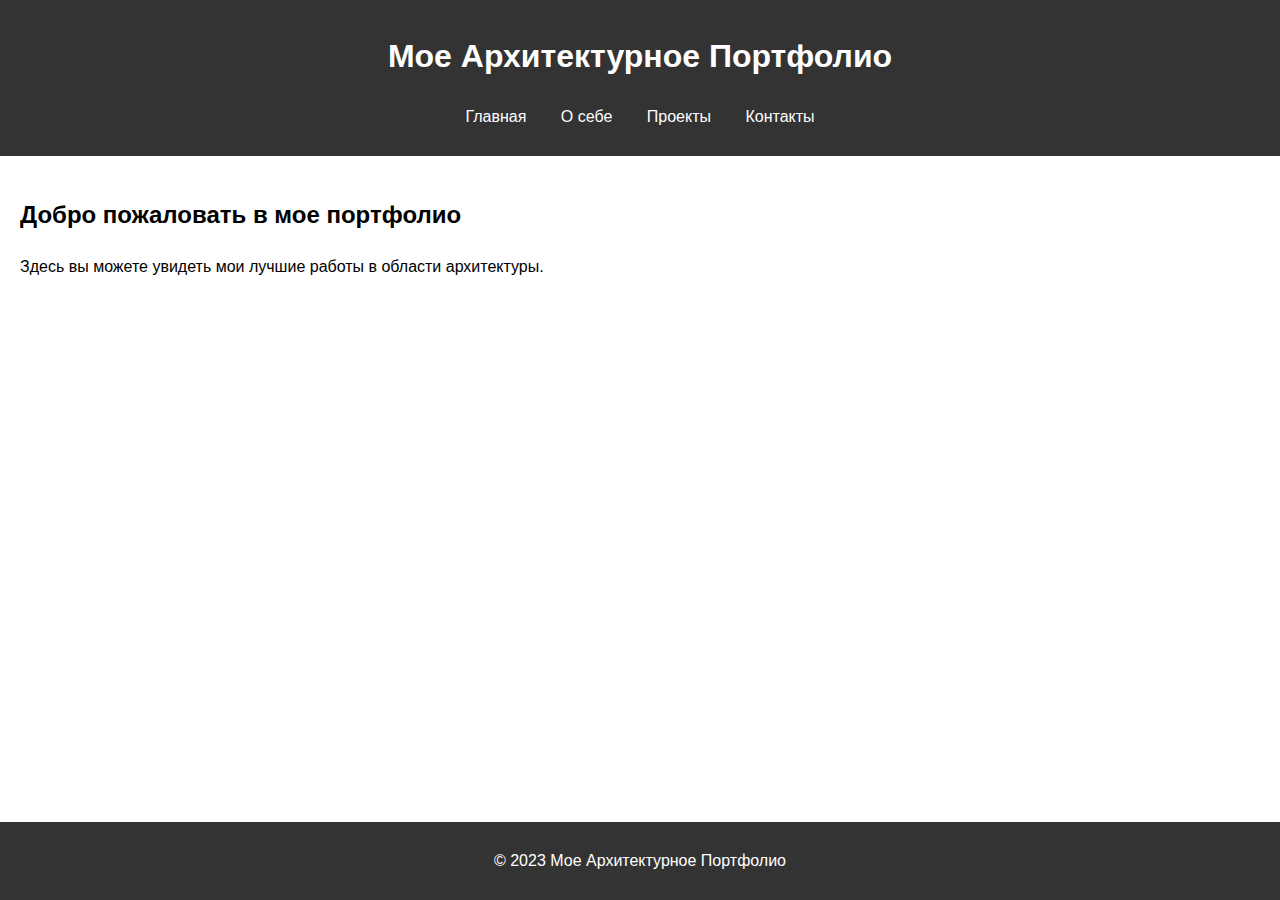
==== index.html @ 5e17fce2 "Add files via upload" ====
<!DOCTYPE html>
<html lang="ru">
<head>
    <meta charset="UTF-8">
    <meta name="viewport" content="width=device-width, initial-scale=1.0">
    <title>Архитектурное Портфолио</title>
    <link rel="stylesheet" href="styles.css">
</head>
<body>
    <header>
        <h1>Мое Архитектурное Портфолио</h1>
        <nav>
            <ul>
                <li><a href="index.html">Главная</a></li>
                <li><a href="about.html">О себе</a></li>
                <li><a href="projects.html">Проекты</a></li>
                <li><a href="contact.html">Контакты</a></li>
            </ul>
        </nav>
    </header>

    <main>
        <section id="welcome">
            <h2>Добро пожаловать в мое портфолио</h2>
            <p>Здесь вы можете увидеть мои лучшие работы в области архитектуры.</p>
        </section>
    </main>

    <footer>
        <p>&copy; 2023 Мое Архитектурное Портфолио</p>
    </footer>

    <script src="scripts.js"></script>
</body>
</html>
---- styles.css ----
/* Общие стили */
body {
    font-family: Arial, sans-serif;
    margin: 0;
    padding: 0;
    line-height: 1.6;
}

header {
    background-color: #333;
    color: white;
    padding: 10px 0;
    text-align: center;
}

nav ul {
    list-style: none;
    padding: 0;
}

nav ul li {
    display: inline;
    margin: 0 15px;
}

nav ul li a {
    color: white;
    text-decoration: none;
}

main {
    padding: 20px;
}

.project-grid {
    display: flex;
    flex-wrap: wrap;
    gap: 20px;
}

.project-item {
    width: calc(33.333% - 20px);
    box-sizing: border-box;
}

.project-item img {
    width: 100%;
    height: auto;
    border-radius: 4px;
}

footer {
    background-color: #333;
    color: white;
    text-align: center;
    padding: 10px 0;
    position: fixed;
    bottom: 0;
    width: 100%;
}

form {
    max-width: 500px;
    margin: 0 auto;
}

form label {
    display: block;
    margin-bottom: 5px;
}

form input, form textarea {
    width: 100%;
    padding: 10px;
    margin-bottom: 10px;
    border: 1px solid #ccc;
    border-radius: 4px;
}

form button {
    padding: 10px 20px;
    background-color: #333;
    color: white;
    border: none;
    cursor: pointer;
}

form button:hover {
    background-color: #555;
}
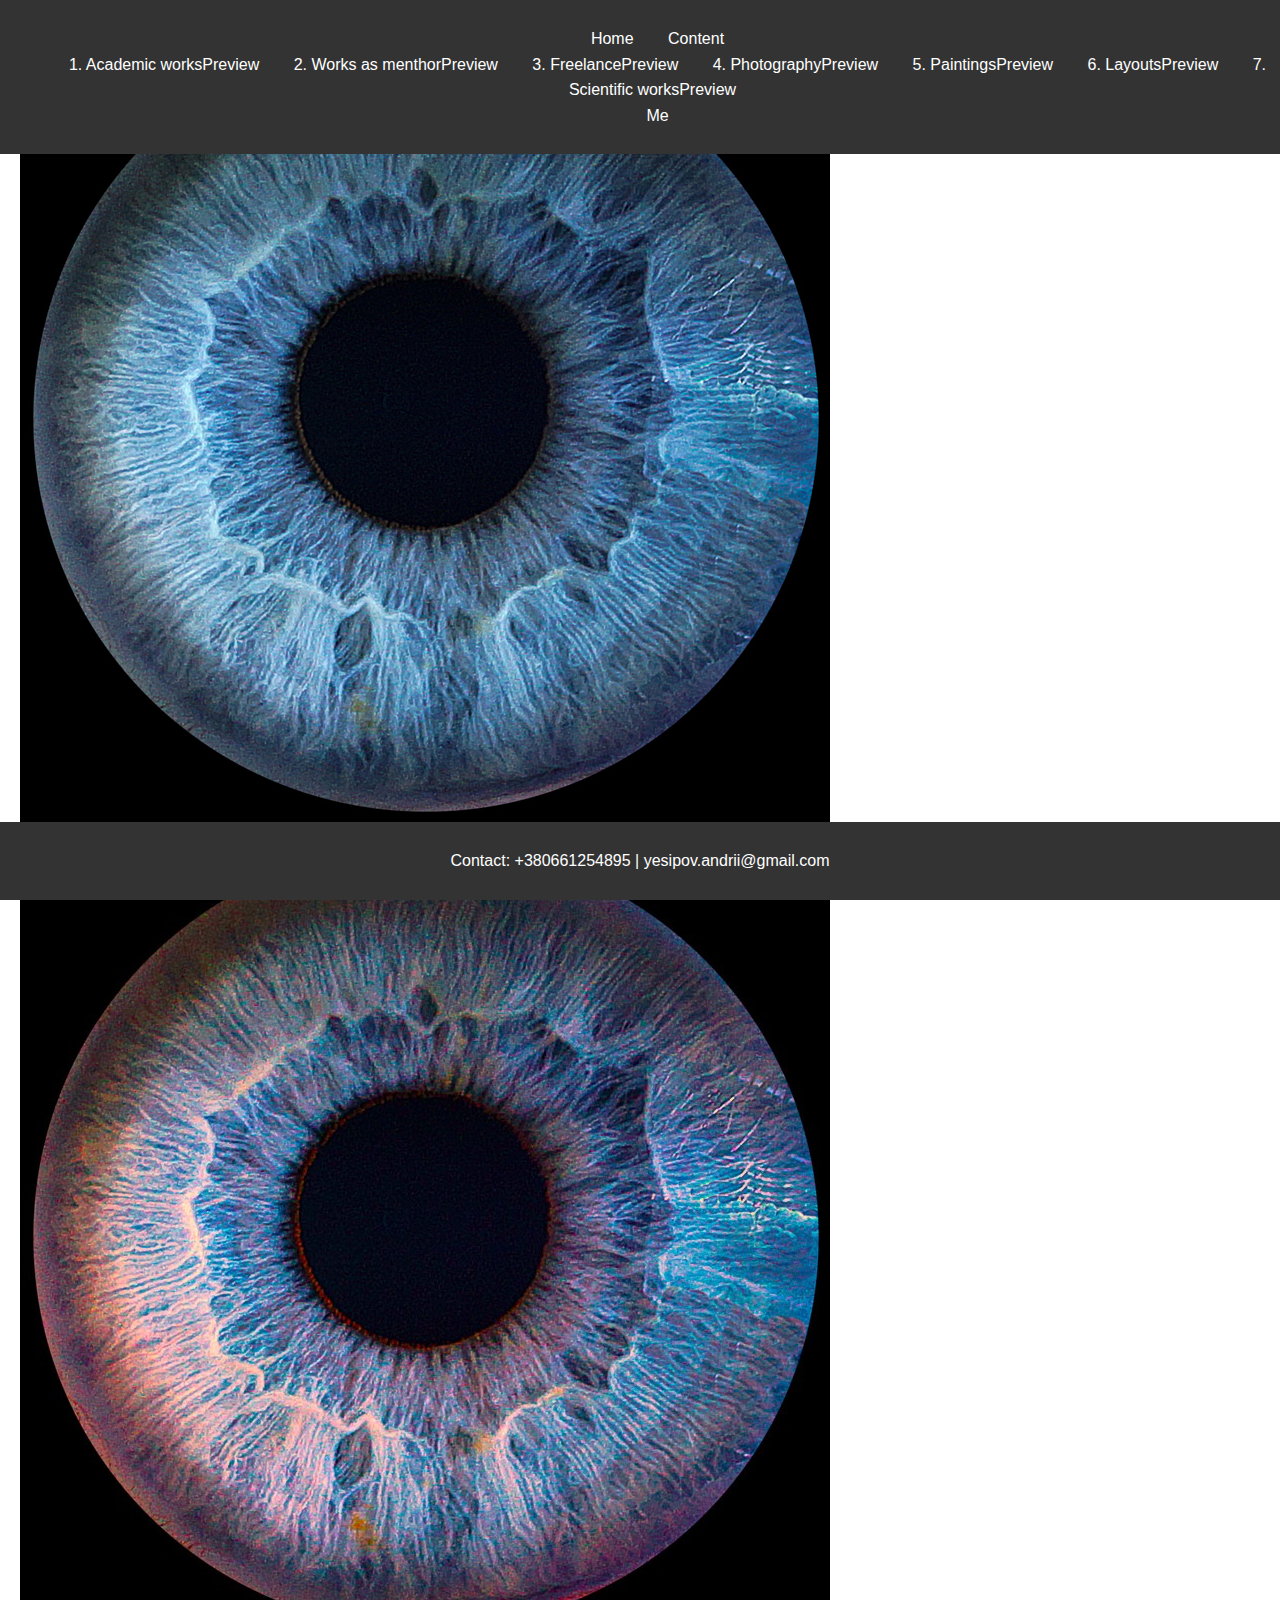
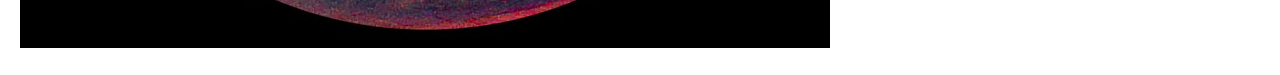
==== commit 642c0478: "Update index.html" ====
--- a/index.html
+++ b/index.html
@@ -1,35 +1,45 @@
 <!DOCTYPE html>
-<html lang="ru">
+<html lang="en">
 <head>
     <meta charset="UTF-8">
     <meta name="viewport" content="width=device-width, initial-scale=1.0">
-    <title>Архитектурное Портфолио</title>
+    <title>Home</title>
     <link rel="stylesheet" href="styles.css">
+    <link href="https://fonts.googleapis.com/css2?family=Roboto:wght@400;700&display=swap" rel="stylesheet">
 </head>
 <body>
     <header>
-        <h1>Мое Архитектурное Портфолио</h1>
         <nav>
             <ul>
-                <li><a href="index.html">Главная</a></li>
-                <li><a href="about.html">О себе</a></li>
-                <li><a href="projects.html">Проекты</a></li>
-                <li><a href="contact.html">Контакты</a></li>
+                <li><a href="index.html">Home</a></li>
+                <li class="dropdown">
+                    <a href="#">Content</a>
+                    <ul class="dropdown-content">
+                        <li><span>1.</span> Academic works<span class="preview">Preview</span></li>
+                        <li><span>2.</span> Works as menthor<span class="preview">Preview</span></li>
+                        <li><span>3.</span> Freelance<span class="preview">Preview</span></li>
+                        <li><span>4.</span> Photography<span class="preview">Preview</span></li>
+                        <li><span>5.</span> Paintings<span class="preview">Preview</span></li>
+                        <li><span>6.</span> Layouts<span class="preview">Preview</span></li>
+                        <li><span>7.</span> Scientific works<span class="preview">Preview</span></li>
+                    </ul>
+                </li>
+                <li><a href="me.html">Me</a></li>
             </ul>
         </nav>
     </header>
 
     <main>
-        <section id="welcome">
-            <h2>Добро пожаловать в мое портфолио</h2>
-            <p>Здесь вы можете увидеть мои лучшие работы в области архитектуры.</p>
-        </section>
+        <div class="image-container">
+            <img src="images/image1.jpg" alt="Image 1" class="image1">
+            <img src="images/image2.jpg" alt="Image 2" class="image2">
+        </div>
     </main>
 
     <footer>
-        <p>&copy; 2023 Мое Архитектурное Портфолио</p>
+        <p>Contact: +380661254895 | yesipov.andrii@gmail.com</p>
     </footer>
 
     <script src="scripts.js"></script>
 </body>
-</html>+</html>
--- a/styles.css
+++ b/styles.css
@@ -11,6 +11,10 @@
     color: white;
     padding: 10px 0;
     text-align: center;
+    position: fixed;
+    width: 100%;
+    top: 0;
+    z-index: 1000;
 }
 
 nav ul {
@@ -32,21 +36,23 @@
     padding: 20px;
 }
 
-.project-grid {
-    display: flex;
-    flex-wrap: wrap;
-    gap: 20px;
+.profile h3, .profile p {
+    margin: 5px 0;
 }
 
-.project-item {
-    width: calc(33.333% - 20px);
-    box-sizing: border-box;
+section {
+    margin-bottom: 40px;
 }
 
-.project-item img {
-    width: 100%;
-    height: auto;
-    border-radius: 4px;
+h2 {
+    border-bottom: 2px solid #333;
+    padding-bottom: 10px;
+    margin-bottom: 20px;
+}
+
+ul {
+    list-style-type: disc;
+    margin-left: 20px;
 }
 
 footer {
@@ -58,33 +64,3 @@
     bottom: 0;
     width: 100%;
 }
-
-form {
-    max-width: 500px;
-    margin: 0 auto;
-}
-
-form label {
-    display: block;
-    margin-bottom: 5px;
-}
-
-form input, form textarea {
-    width: 100%;
-    padding: 10px;
-    margin-bottom: 10px;
-    border: 1px solid #ccc;
-    border-radius: 4px;
-}
-
-form button {
-    padding: 10px 20px;
-    background-color: #333;
-    color: white;
-    border: none;
-    cursor: pointer;
-}
-
-form button:hover {
-    background-color: #555;
-}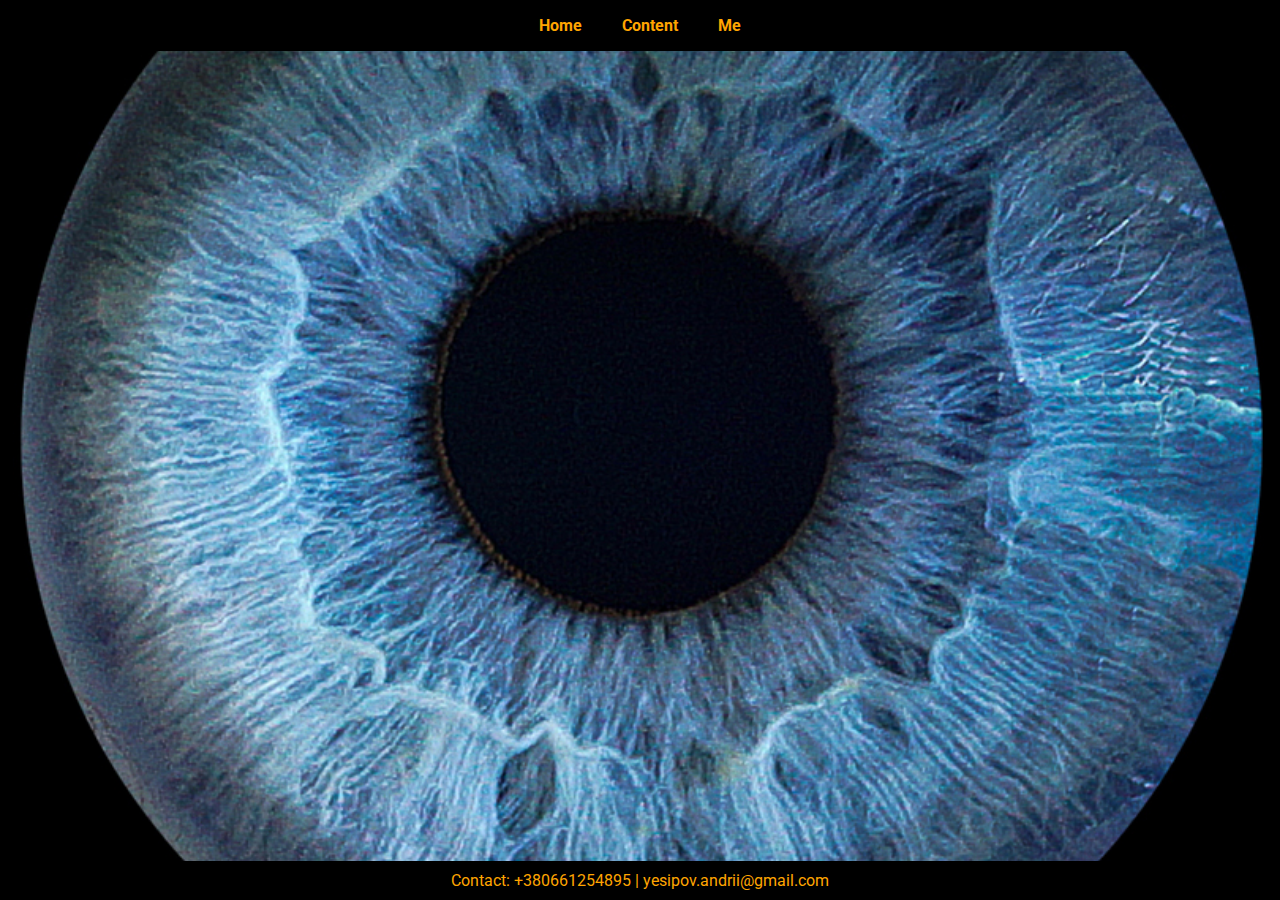
==== commit 282ec7eb: "Update index.html" ====
--- a/index.html
+++ b/index.html
@@ -34,6 +34,7 @@
             <img src="images/image1.jpg" alt="Image 1" class="image1">
             <img src="images/image2.jpg" alt="Image 2" class="image2">
         </div>
+        <div class="empty-space"></div>
     </main>
 
     <footer>
--- a/styles.css
+++ b/styles.css
@@ -1,66 +1,148 @@
 /* Общие стили */
 body {
-    font-family: Arial, sans-serif;
+    font-family: 'Roboto', sans-serif;
     margin: 0;
     padding: 0;
-    line-height: 1.6;
+    background-color: black;
+    color: white;
 }
 
 header {
-    background-color: #333;
-    color: white;
-    padding: 10px 0;
-    text-align: center;
     position: fixed;
+    top: 0;
     width: 100%;
-    top: 0;
+    background-color: black;
     z-index: 1000;
 }
 
 nav ul {
     list-style: none;
     padding: 0;
+    display: flex;
+    justify-content: center;
 }
 
 nav ul li {
-    display: inline;
-    margin: 0 15px;
+    margin: 0 20px;
+    position: relative;
 }
 
 nav ul li a {
-    color: white;
+    color: orange;
     text-decoration: none;
+    font-weight: bold;
 }
 
-main {
-    padding: 20px;
+nav ul li .dropdown-content {
+    display: none;
+    position: absolute;
+    left: 0;
+    background-color: black;
+    border: 1px solid orange;
+    list-style: none;
+    padding: 0;
+    min-width: 200px;
 }
 
-.profile h3, .profile p {
-    margin: 5px 0;
+nav ul li .dropdown-content li {
+    padding: 10px;
+    display: flex;
+    justify-content: space-between;
 }
 
-section {
-    margin-bottom: 40px;
+nav ul li .dropdown-content li:hover {
+    background-color: #444;
 }
 
-h2 {
-    border-bottom: 2px solid #333;
-    padding-bottom: 10px;
-    margin-bottom: 20px;
+nav ul li:hover .dropdown-content {
+    display: block;
 }
 
-ul {
-    list-style-type: disc;
-    margin-left: 20px;
+.dropdown-content span.preview {
+    float: right;
+}
+
+.main-nav {
+    padding: 20px 0;
+}
+
+.image-container {
+    position: relative;
+    width: 100%;
+    height: 100vh;
+    overflow: hidden;
+}
+
+.image-container img {
+    position: absolute;
+    top: 0;
+    left: 0;
+    width: 100%;
+    height: 100%;
+    object-fit: cover;
+    transition: opacity 0.5s ease-in-out;
+}
+
+.image-container .image2 {
+    opacity: 0;
+}
+
+.image-container:hover .image1 {
+    opacity: 0;
+}
+
+.image-container:hover .image2 {
+    opacity: 1;
 }
 
 footer {
-    background-color: #333;
-    color: white;
-    text-align: center;
-    padding: 10px 0;
     position: fixed;
     bottom: 0;
     width: 100%;
+    background-color: black;
+    text-align: center;
+    padding: 10px 0;
+    color: orange;
 }
+
+footer p {
+    margin: 0;
+}
+
+@media (max-width: 768px) {
+    nav ul {
+        flex-direction: column;
+    }
+
+    nav ul li {
+        margin: 10px 0;
+    }
+}
+
+/* Плавное уменьшение изображения при прокрутке */
+.image-container.scroll {
+    position: fixed;
+    width: 100px;
+    height: 100px;
+    top: 0;
+    left: 0;
+    z-index: 1000;
+}
+
+.image-container.scroll img {
+    width: 100%;
+    height: 100%;
+    object-fit: cover;
+}
+
+/* Фиксированная нижняя плашка */
+.sticky-footer {
+    position: fixed;
+    bottom: 0;
+    width: 100%;
+    background-color: black;
+    text-align: center;
+    padding: 10px 0;
+    color: orange;
+    transition: all 0.5s ease-in-out;
+}
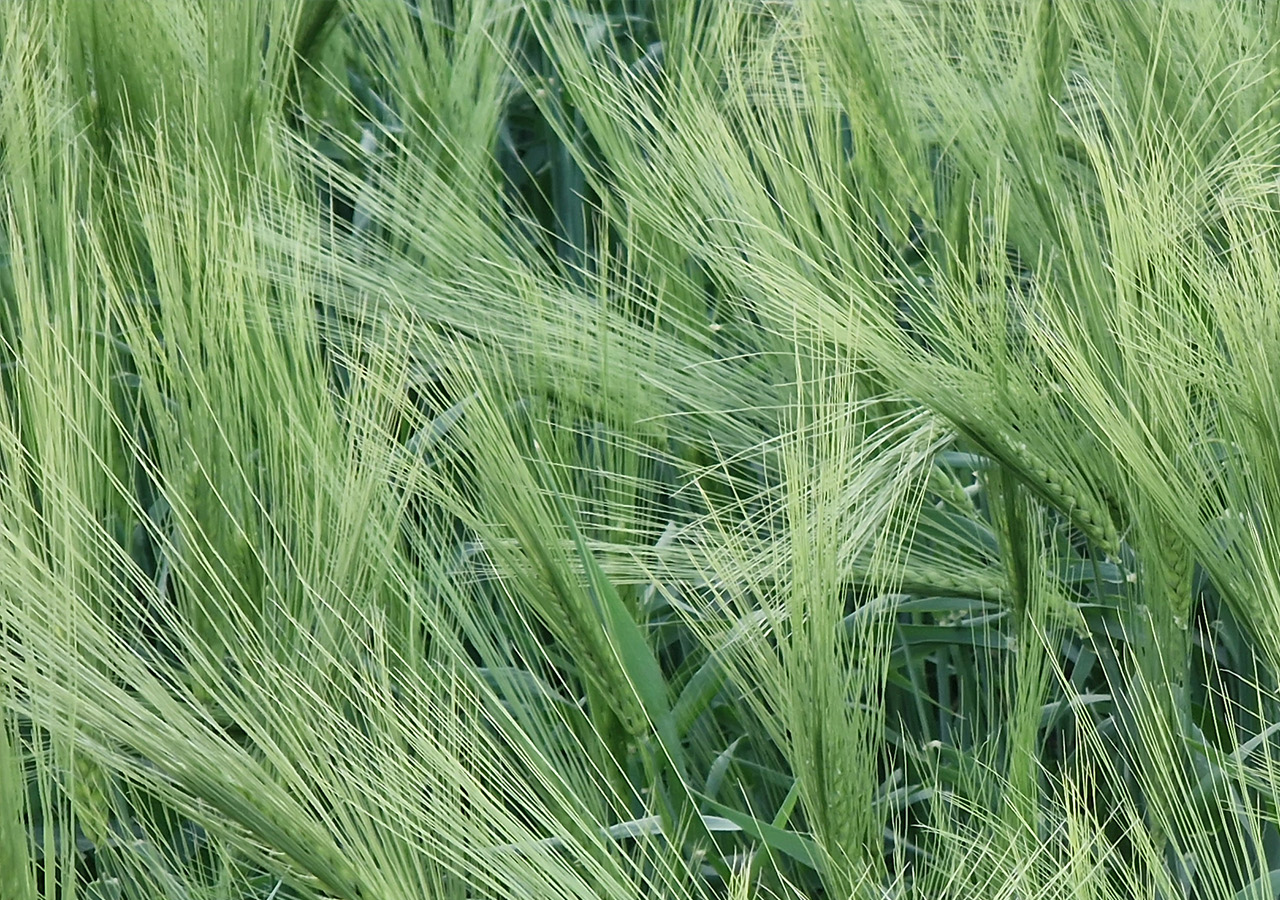
==== commit 57e5b6f8: "Update index.html" ====
--- a/index.html
+++ b/index.html
@@ -3,42 +3,43 @@
 <head>
     <meta charset="UTF-8">
     <meta name="viewport" content="width=device-width, initial-scale=1.0">
-    <title>Home</title>
+    <title>Home - Andrii Yesipov</title>
     <link rel="stylesheet" href="styles.css">
     <link href="https://fonts.googleapis.com/css2?family=Roboto:wght@400;700&display=swap" rel="stylesheet">
 </head>
 <body>
     <header>
-        <nav>
-            <ul>
-                <li><a href="index.html">Home</a></li>
-                <li class="dropdown">
-                    <a href="#">Content</a>
-                    <ul class="dropdown-content">
-                        <li><span>1.</span> Academic works<span class="preview">Preview</span></li>
-                        <li><span>2.</span> Works as menthor<span class="preview">Preview</span></li>
-                        <li><span>3.</span> Freelance<span class="preview">Preview</span></li>
-                        <li><span>4.</span> Photography<span class="preview">Preview</span></li>
-                        <li><span>5.</span> Paintings<span class="preview">Preview</span></li>
-                        <li><span>6.</span> Layouts<span class="preview">Preview</span></li>
-                        <li><span>7.</span> Scientific works<span class="preview">Preview</span></li>
-                    </ul>
-                </li>
-                <li><a href="me.html">Me</a></li>
-            </ul>
-        </nav>
+        <div class="carousel">
+            <img src="images/image1.jpg" alt="Image 1" class="active">
+            <img src="images/image2.jpg" alt="Image 2">
+            <img src="images/image3.jpg" alt="Image 3">
+        </div>
     </header>
 
+    <nav class="navbar">
+        <ul>
+            <li><a href="index.html">HOME</a></li>
+            <li><a href="architecture.html">ARCHITECTURE</a></li>
+            <li><a href="menthor.html">MENTHOR</a></li>
+            <li><a href="freelance.html">FREELANCE</a></li>
+            <li><a href="photography.html">PHOTOGRAPHY</a></li>
+            <li><a href="paintings.html">PAINTINGS</a></li>
+            <li><a href="layouts.html">LAYOUTS</a></li>
+            <li><a href="scientific.html">SCIENTIFIC</a></li>
+        </ul>
+    </nav>
+
     <main>
-        <div class="image-container">
-            <img src="images/image1.jpg" alt="Image 1" class="image1">
-            <img src="images/image2.jpg" alt="Image 2" class="image2">
-        </div>
-        <div class="empty-space"></div>
+        <section id="content">
+            <h2>Welcome to my Portfolio</h2>
+            <p>This is the home page of my portfolio website.</p>
+        </section>
     </main>
 
     <footer>
-        <p>Contact: +380661254895 | yesipov.andrii@gmail.com</p>
+        <div class="contact">
+            <p>Contact: +380661254895 | yesipov.andrii@gmail.com</p>
+        </div>
     </footer>
 
     <script src="scripts.js"></script>
--- a/styles.css
+++ b/styles.css
@@ -68,8 +68,8 @@
 
 .image-container {
     position: relative;
-    width: 100%;
-    height: 100vh;
+    width: auto;
+    height: 100vh; /* Изображение по высоте экрана */
     overflow: hidden;
 }
 
@@ -77,8 +77,8 @@
     position: absolute;
     top: 0;
     left: 0;
-    width: 100%;
-    height: 100%;
+    width: auto; /* Автоматическая ширина */
+    height: 100%; /* Высота по высоте контейнера */
     object-fit: cover;
     transition: opacity 0.5s ease-in-out;
 }
@@ -93,6 +93,10 @@
 
 .image-container:hover .image2 {
     opacity: 1;
+}
+
+.empty-space {
+    height: 100vh; /* Пустое пространство по высоте экрана */
 }
 
 footer {
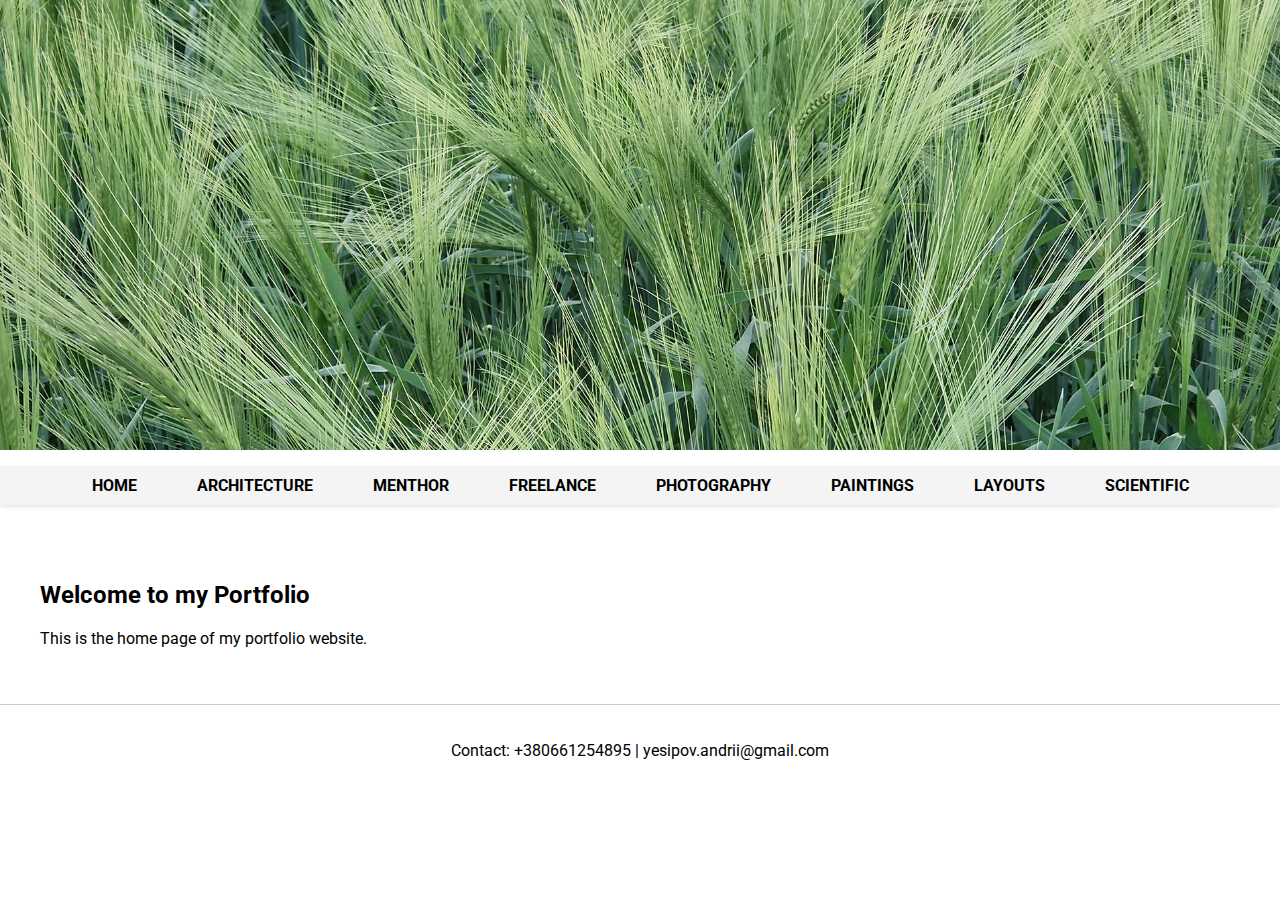
==== commit 7d48b0dc: "Update index.html" ====
--- a/index.html
+++ b/index.html
@@ -5,6 +5,7 @@
     <meta name="viewport" content="width=device-width, initial-scale=1.0">
     <title>Home - Andrii Yesipov</title>
     <link rel="stylesheet" href="styles.css">
+    <link rel="icon" type="image/x-icon" href="favicon.ico"> <!-- Иконка сайта -->
     <link href="https://fonts.googleapis.com/css2?family=Roboto:wght@400;700&display=swap" rel="stylesheet">
 </head>
 <body>
--- a/styles.css
+++ b/styles.css
@@ -3,150 +3,83 @@
     font-family: 'Roboto', sans-serif;
     margin: 0;
     padding: 0;
-    background-color: black;
-    color: white;
+    background-color: white;
+    color: black;
 }
 
 header {
-    position: fixed;
-    top: 0;
+    position: relative;
     width: 100%;
-    background-color: black;
-    z-index: 1000;
+    overflow: hidden;
+    height: 50vh;
 }
 
-nav ul {
+.carousel {
+    display: flex;
+    transition: transform 0.5s ease-in-out;
+}
+
+.carousel img {
+    width: 100%;
+    height: 100%;
+    object-fit: cover;
+    position: absolute;
+    top: 0;
+    left: 0;
+    opacity: 0;
+    transition: opacity 0.5s ease-in-out;
+}
+
+.carousel img.active {
+    opacity: 1;
+}
+
+.navbar {
+    background-color: white;
+    z-index: 1000;
+    box-shadow: 0 2px 4px rgba(0, 0, 0, 0.1);
+}
+
+.navbar ul {
     list-style: none;
     padding: 0;
     display: flex;
     justify-content: center;
+    background-color: #f4f4f4;
 }
 
-nav ul li {
+.navbar ul li {
     margin: 0 20px;
-    position: relative;
 }
 
-nav ul li a {
-    color: orange;
+.navbar ul li a {
+    color: black;
     text-decoration: none;
     font-weight: bold;
-}
-
-nav ul li .dropdown-content {
-    display: none;
-    position: absolute;
-    left: 0;
-    background-color: black;
-    border: 1px solid orange;
-    list-style: none;
-    padding: 0;
-    min-width: 200px;
-}
-
-nav ul li .dropdown-content li {
     padding: 10px;
-    display: flex;
-    justify-content: space-between;
-}
-
-nav ul li .dropdown-content li:hover {
-    background-color: #444;
-}
-
-nav ul li:hover .dropdown-content {
     display: block;
 }
 
-.dropdown-content span.preview {
-    float: right;
+.navbar ul li a:hover {
+    background-color: #ddd;
 }
 
 .main-nav {
     padding: 20px 0;
 }
 
-.image-container {
-    position: relative;
-    width: auto;
-    height: 100vh; /* Изображение по высоте экрана */
-    overflow: hidden;
+footer {
+    text-align: center;
+    padding: 20px 0;
+    background-color: white;
+    color: black;
+    border-top: 1px solid #ccc;
 }
 
-.image-container img {
-    position: absolute;
-    top: 0;
-    left: 0;
-    width: auto; /* Автоматическая ширина */
-    height: 100%; /* Высота по высоте контейнера */
-    object-fit: cover;
-    transition: opacity 0.5s ease-in-out;
+footer .contact {
+    margin: 10px 0;
 }
 
-.image-container .image2 {
-    opacity: 0;
+#content {
+    padding: 40px;
 }
-
-.image-container:hover .image1 {
-    opacity: 0;
-}
-
-.image-container:hover .image2 {
-    opacity: 1;
-}
-
-.empty-space {
-    height: 100vh; /* Пустое пространство по высоте экрана */
-}
-
-footer {
-    position: fixed;
-    bottom: 0;
-    width: 100%;
-    background-color: black;
-    text-align: center;
-    padding: 10px 0;
-    color: orange;
-}
-
-footer p {
-    margin: 0;
-}
-
-@media (max-width: 768px) {
-    nav ul {
-        flex-direction: column;
-    }
-
-    nav ul li {
-        margin: 10px 0;
-    }
-}
-
-/* Плавное уменьшение изображения при прокрутке */
-.image-container.scroll {
-    position: fixed;
-    width: 100px;
-    height: 100px;
-    top: 0;
-    left: 0;
-    z-index: 1000;
-}
-
-.image-container.scroll img {
-    width: 100%;
-    height: 100%;
-    object-fit: cover;
-}
-
-/* Фиксированная нижняя плашка */
-.sticky-footer {
-    position: fixed;
-    bottom: 0;
-    width: 100%;
-    background-color: black;
-    text-align: center;
-    padding: 10px 0;
-    color: orange;
-    transition: all 0.5s ease-in-out;
-}
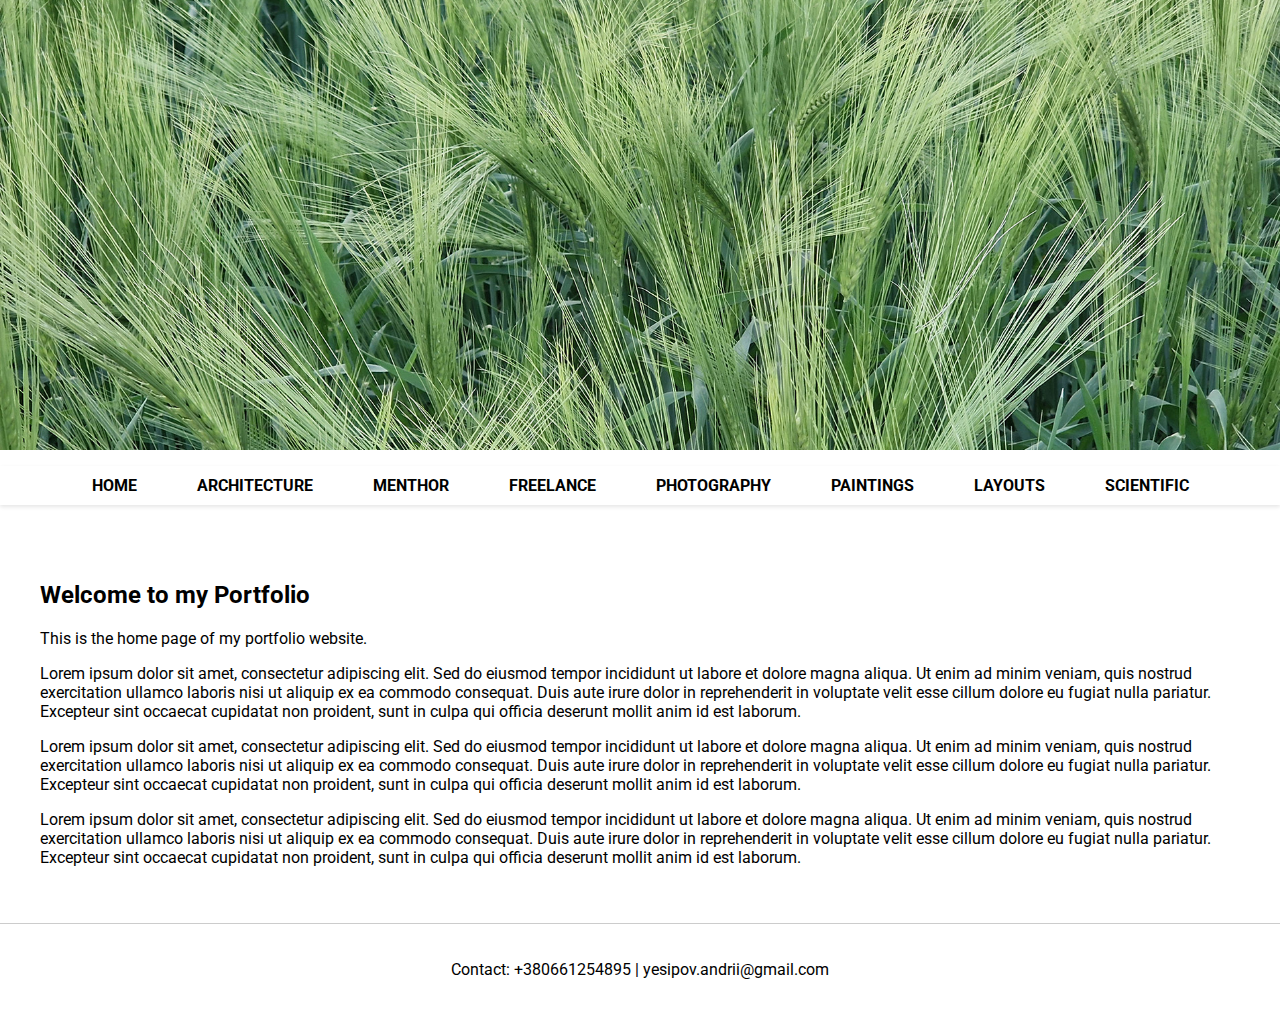
==== commit c2b77861: "Update index.html" ====
--- a/index.html
+++ b/index.html
@@ -34,6 +34,9 @@
         <section id="content">
             <h2>Welcome to my Portfolio</h2>
             <p>This is the home page of my portfolio website.</p>
+            <p>Lorem ipsum dolor sit amet, consectetur adipiscing elit. Sed do eiusmod tempor incididunt ut labore et dolore magna aliqua. Ut enim ad minim veniam, quis nostrud exercitation ullamco laboris nisi ut aliquip ex ea commodo consequat. Duis aute irure dolor in reprehenderit in voluptate velit esse cillum dolore eu fugiat nulla pariatur. Excepteur sint occaecat cupidatat non proident, sunt in culpa qui officia deserunt mollit anim id est laborum.</p>
+            <p>Lorem ipsum dolor sit amet, consectetur adipiscing elit. Sed do eiusmod tempor incididunt ut labore et dolore magna aliqua. Ut enim ad minim veniam, quis nostrud exercitation ullamco laboris nisi ut aliquip ex ea commodo consequat. Duis aute irure dolor in reprehenderit in voluptate velit esse cillum dolore eu fugiat nulla pariatur. Excepteur sint occaecat cupidatat non proident, sunt in culpa qui officia deserunt mollit anim id est laborum.</p>
+            <p>Lorem ipsum dolor sit amet, consectetur adipiscing elit. Sed do eiusmod tempor incididunt ut labore et dolore magna aliqua. Ut enim ad minim veniam, quis nostrud exercitation ullamco laboris nisi ut aliquip ex ea commodo consequat. Duis aute irure dolor in reprehenderit in voluptate velit esse cillum dolore eu fugiat nulla pariatur. Excepteur sint occaecat cupidatat non proident, sunt in culpa qui officia deserunt mollit anim id est laborum.</p>
         </section>
     </main>
 
--- a/styles.css
+++ b/styles.css
@@ -5,6 +5,7 @@
     padding: 0;
     background-color: white;
     color: black;
+    scroll-behavior: smooth; /* Плавная прокрутка */
 }
 
 header {
@@ -15,6 +16,8 @@
 }
 
 .carousel {
+    width: 100%;
+    height: 100%;
     display: flex;
     transition: transform 0.5s ease-in-out;
 }
@@ -38,6 +41,12 @@
     background-color: white;
     z-index: 1000;
     box-shadow: 0 2px 4px rgba(0, 0, 0, 0.1);
+    width: 100%;
+}
+
+.fixed-navbar {
+    position: fixed; /* Закрепляем плашку сверху */
+    top: 0;
 }
 
 .navbar ul {
@@ -45,7 +54,7 @@
     padding: 0;
     display: flex;
     justify-content: center;
-    background-color: #f4f4f4;
+    background-color: transparent; /* Убираем фон */
 }
 
 .navbar ul li {
@@ -83,3 +92,11 @@
 #content {
     padding: 40px;
 }
+
+.sticky-navbar {
+    position: fixed;
+    top: 0;
+    width: 100%;
+    background-color: white;
+    box-shadow: 0 2px 4px rgba(0, 0, 0, 0.1);
+}
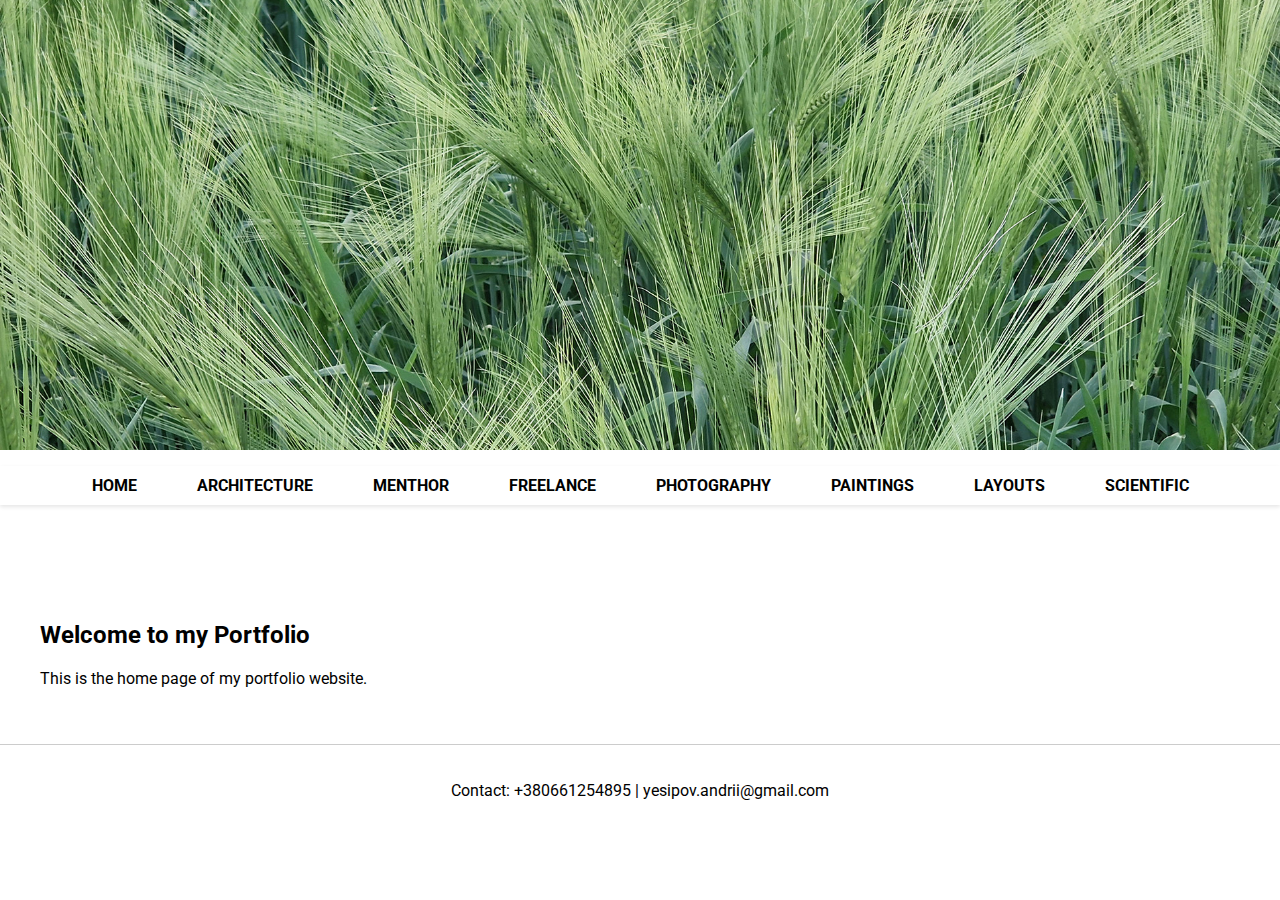
==== commit 7c3916ce: "Update index.html" ====
--- a/index.html
+++ b/index.html
@@ -4,16 +4,16 @@
     <meta charset="UTF-8">
     <meta name="viewport" content="width=device-width, initial-scale=1.0">
     <title>Home - Andrii Yesipov</title>
-    <link rel="stylesheet" href="styles.css">
+    <link rel="stylesheet" href="styles/index.css">
     <link rel="icon" type="image/x-icon" href="favicon.ico"> <!-- Иконка сайта -->
     <link href="https://fonts.googleapis.com/css2?family=Roboto:wght@400;700&display=swap" rel="stylesheet">
 </head>
 <body>
     <header>
         <div class="carousel">
-            <img src="images/image1.jpg" alt="Image 1" class="active">
-            <img src="images/image2.jpg" alt="Image 2">
-            <img src="images/image3.jpg" alt="Image 3">
+            <img src="images/home/image1.jpg" alt="Image 1" class="active">
+            <img src="images/home/image2.jpg" alt="Image 2">
+            <img src="images/home/image3.jpg" alt="Image 3">
         </div>
     </header>
 
@@ -34,9 +34,6 @@
         <section id="content">
             <h2>Welcome to my Portfolio</h2>
             <p>This is the home page of my portfolio website.</p>
-            <p>Lorem ipsum dolor sit amet, consectetur adipiscing elit. Sed do eiusmod tempor incididunt ut labore et dolore magna aliqua. Ut enim ad minim veniam, quis nostrud exercitation ullamco laboris nisi ut aliquip ex ea commodo consequat. Duis aute irure dolor in reprehenderit in voluptate velit esse cillum dolore eu fugiat nulla pariatur. Excepteur sint occaecat cupidatat non proident, sunt in culpa qui officia deserunt mollit anim id est laborum.</p>
-            <p>Lorem ipsum dolor sit amet, consectetur adipiscing elit. Sed do eiusmod tempor incididunt ut labore et dolore magna aliqua. Ut enim ad minim veniam, quis nostrud exercitation ullamco laboris nisi ut aliquip ex ea commodo consequat. Duis aute irure dolor in reprehenderit in voluptate velit esse cillum dolore eu fugiat nulla pariatur. Excepteur sint occaecat cupidatat non proident, sunt in culpa qui officia deserunt mollit anim id est laborum.</p>
-            <p>Lorem ipsum dolor sit amet, consectetur adipiscing elit. Sed do eiusmod tempor incididunt ut labore et dolore magna aliqua. Ut enim ad minim veniam, quis nostrud exercitation ullamco laboris nisi ut aliquip ex ea commodo consequat. Duis aute irure dolor in reprehenderit in voluptate velit esse cillum dolore eu fugiat nulla pariatur. Excepteur sint occaecat cupidatat non proident, sunt in culpa qui officia deserunt mollit anim id est laborum.</p>
         </section>
     </main>
 
--- a/styles/index.css
+++ b/styles/index.css
@@ -0,0 +1,103 @@
+/* Общие стили */
+body {
+    font-family: 'Roboto', sans-serif;
+    margin: 0;
+    padding: 0;
+    background-color: white;
+    color: black;
+    scroll-behavior: smooth; /* Плавная прокрутка */
+}
+
+header {
+    position: relative;
+    width: 100%;
+    overflow: hidden;
+    height: 50vh;
+}
+
+.carousel {
+    width: 100%;
+    height: 100%;
+    display: flex;
+    transition: transform 0.5s ease-in-out;
+}
+
+.carousel img {
+    width: 100%;
+    height: 100%;
+    object-fit: cover;
+    position: absolute;
+    top: 0;
+    left: 0;
+    opacity: 0;
+    transition: opacity 0.5s ease-in-out;
+}
+
+.carousel img.active {
+    opacity: 1;
+}
+
+.navbar {
+    background-color: white;
+    z-index: 1000;
+    box-shadow: 0 2px 4px rgba(0, 0, 0, 0.1);
+    width: 100%;
+    position: relative; /* Навигация относительно документа */
+}
+
+.fixed-navbar {
+    position: fixed; /* Закрепляем плашку сверху */
+    top: 0;
+}
+
+.sticky-navbar {
+    position: fixed; /* Закрепляем плашку сверху */
+    top: 0;
+    width: 100%;
+    background-color: white;
+    box-shadow: 0 2px 4px rgba(0, 0, 0, 0.1);
+}
+
+.navbar ul {
+    list-style: none;
+    padding: 0;
+    display: flex;
+    justify-content: center;
+    background-color: transparent; /* Убираем фон */
+}
+
+.navbar ul li {
+    margin: 0 20px;
+}
+
+.navbar ul li a {
+    color: black;
+    text-decoration: none;
+    font-weight: bold;
+    padding: 10px;
+    display: block;
+}
+
+.navbar ul li a:hover {
+    background-color: #ddd;
+}
+
+.main-nav {
+    padding: 20px 0;
+}
+
+footer {
+    text-align: center;
+    padding: 20px 0;
+    background-color: white;
+    color: black;
+    border-top: 1px solid #ccc;
+}
+
+footer .contact {
+    margin: 10px 0;
+}
+
+#content {
+    padding: 80px 40px 40px 40px; /* Отступ сверху для фиксированной навигации */
+}
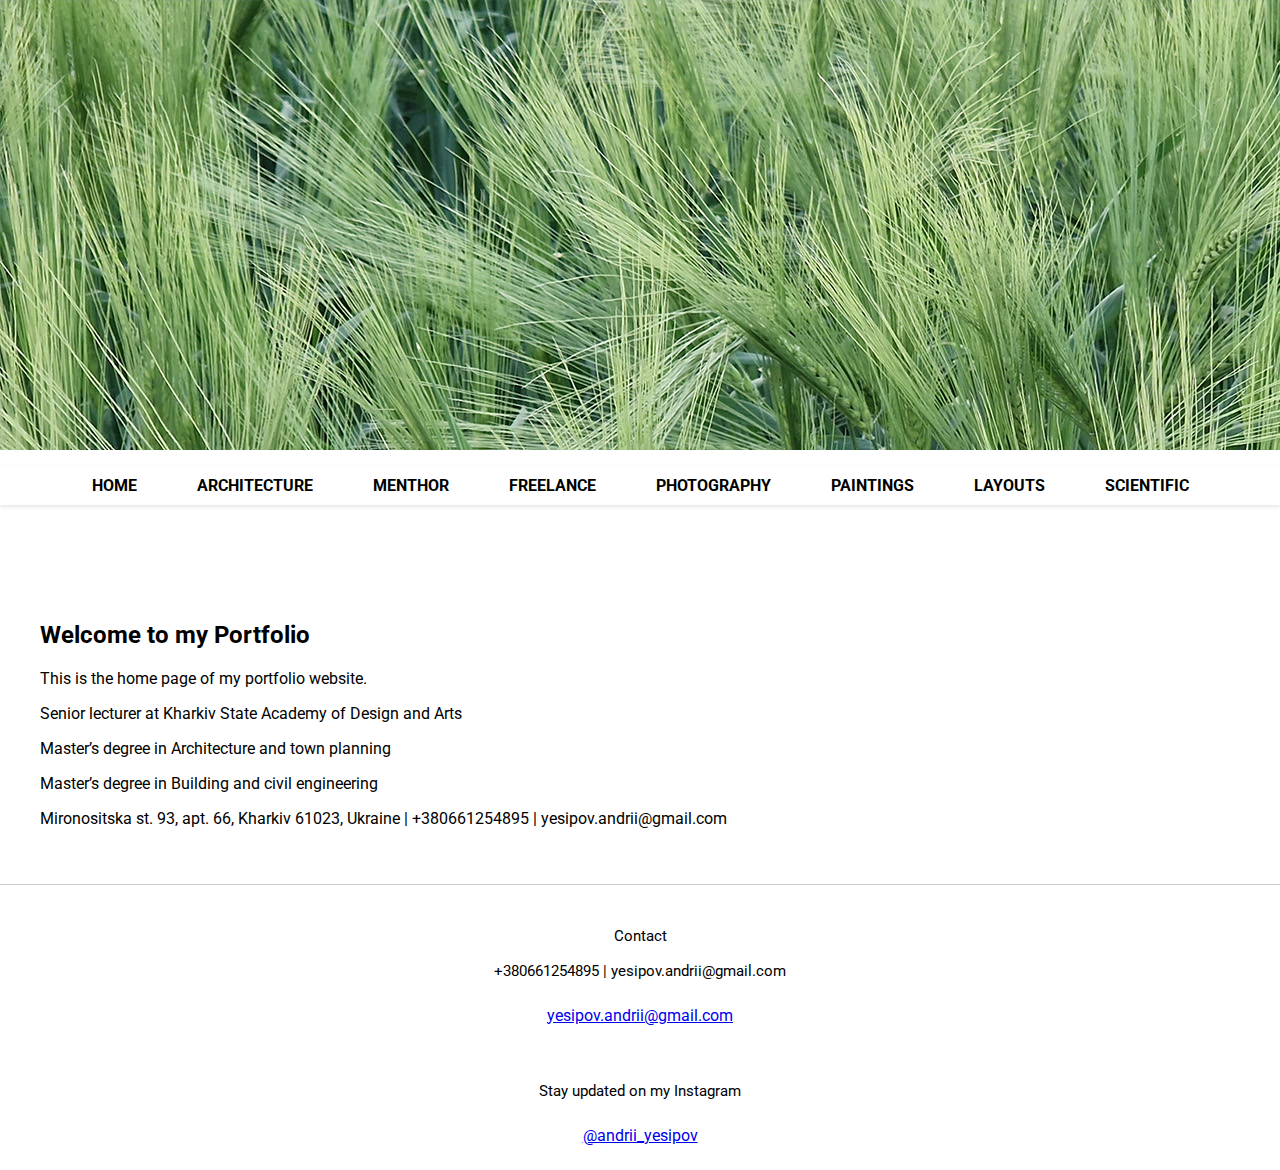
==== commit e00c1429: "Update index.html" ====
--- a/index.html
+++ b/index.html
@@ -7,10 +7,81 @@
     <link rel="stylesheet" href="styles/index.css">
     <link rel="icon" type="image/x-icon" href="favicon.ico"> <!-- Иконка сайта -->
     <link href="https://fonts.googleapis.com/css2?family=Roboto:wght@400;700&display=swap" rel="stylesheet">
+
+    <!-- Метаданные для SEO и социальных сетей -->
+    <meta name="description" content="Andrii Yesipov's Portfolio: Senior lecturer at Kharkiv State Academy of Design and Arts. Expert in Architecture and town planning, Building and civil engineering."/>
+    <meta name="robots" content="index, follow, archive"/>
+    <meta property="og:url" content="http://www.andriiyesipov.com/"/>
+    <meta property="og:title" content="Home - Andrii Yesipov"/>
+    <meta property="og:description" content="Andrii Yesipov's Portfolio: Senior lecturer at Kharkiv State Academy of Design and Arts. Expert in Architecture and town planning, Building and civil engineering."/>
+    <meta property="og:type" content="website"/>
+    <meta property="og:locale" content="en_US"/>
+    <meta property="og:site_name" content="Andrii Yesipov"/>
+    <meta property="og:image" content="images/home/image1.jpg"/>
+    <meta property="og:image:width" content="1920"/>
+    <meta property="og:image:height" content="1080"/>
+
+    <style>
+        html, body {
+            margin: 0;
+        }
+        .hidden {
+            display: none;
+        }
+        .n {
+            padding: 5px;
+        }
+        #cc-website-title a {
+            text-decoration: none;
+        }
+        .cc-m-image-align-1 {
+            text-align: left;
+        }
+        .cc-m-image-align-2 {
+            text-align: right;
+        }
+        .cc-m-image-align-3 {
+            text-align: center;
+        }
+    </style>
+
+    <!-- Загрузка CSS -->
+    <script>
+        /* <![CDATA[ */
+        /*! loadCss [c]2014 @scottjehl, Filament Group, Inc. Licensed MIT */
+        window.loadCSS = window.loadCss = function(e, n, t) {
+            var r, l = window.document, a = l.createElement("link");
+            if (n) r = n;
+            else {
+                var i = (l.body || l.getElementsByTagName("head")[0]).childNodes;
+                r = i[i.length - 1];
+            }
+            var o = l.styleSheets;
+            a.rel = "stylesheet", a.href = e, a.media = "only x", r.parentNode.insertBefore(a, n ? r : r.nextSibling);
+            var d = function(e) {
+                for (var n = a.href, t = o.length; t--;) if (o[t].href === n) return e.call(a);
+                setTimeout(function() { d(e); });
+            };
+            return a.onloadcssdefined = d, d(function() { a.media = t || "all"; }), a;
+        };
+
+        window.onloadCSS = function(n, o) {
+            n.onload = function() { n.onload = null, o && o.call(n); }, "isApplicationInstalled" in navigator && "onloadcssdefined" in n && n.onloadcssdefined(o);
+        }
+
+        onloadCSS(loadCss('styles/index.css'), function() {
+            this.id = 'portfolio_index_css';
+        });
+        /* ]]> */
+    </script>
+
+    <!-- Скрипты для управления cookies и других задач -->
+    <script src="scripts/common.js"></script>
+    <script src="scripts/index.js"></script>
 </head>
 <body>
     <header>
-        <div class="carousel">
+        <div class="slideshow-container">
             <img src="images/home/image1.jpg" alt="Image 1" class="active">
             <img src="images/home/image2.jpg" alt="Image 2">
             <img src="images/home/image3.jpg" alt="Image 3">
@@ -34,15 +105,97 @@
         <section id="content">
             <h2>Welcome to my Portfolio</h2>
             <p>This is the home page of my portfolio website.</p>
+            <p>Senior lecturer at Kharkiv State Academy of Design and Arts</p>
+            <p>Master’s degree in Architecture and town planning</p>
+            <p>Master’s degree in Building and civil engineering</p>
+            <p>Mironositska st. 93, apt. 66, Kharkiv 61023, Ukraine | +380661254895 | yesipov.andrii@gmail.com</p>
         </section>
     </main>
 
-    <footer>
-        <div class="contact">
-            <p>Contact: +380661254895 | yesipov.andrii@gmail.com</p>
-        </div>
-    </footer>
-
-    <script src="scripts.js"></script>
-</body>
+    <footer class="jtpl-section-aside sidebar-options">
+        <div class="jtpl-section-aside__inner">
+            <div data-container="sidebar">
+                <div id="cc-matrix-3517285636">
+                    <div id="cc-m-13671655336" class="j-module n j-text ">
+                        <p style="text-align: center;">
+                            <span style="font-size: 15px; color: #000000;" mce-data-marked="1">Contact</span>
+                        </p>
+                        <p style="text-align: center;">
+                            <span style="font-size: 15px; color: #000000;">+380661254895 | yesipov.andrii@gmail.com</span>
+                        </p>
+                    </div>
+                    <div id="cc-m-13431862236" class="j-module n j-callToAction ">
+                        <div class="j-calltoaction-wrapper j-calltoaction-align-2">
+                            <a class="j-calltoaction-link j-calltoaction-link-style-3" data-action="button" href="mailto:yesipov.andrii@gmail.com" data-title="yesipov.andrii@gmail.com">
+                                yesipov.andrii@gmail.com
+                            </a>
+                        </div>
+                    </div>
+                    <div id="cc-m-13540063936" class="j-module n j-spacing ">
+                        <div class="cc-m-spacer" style="height: 20px;">
+                        
+                        </div>
+                    </div>
+                    <div id="cc-m-13540063036" class="j-module n j-text ">
+                        <p style="text-align: center;">
+                            <span style="font-size: 15px; color: #000000;" mce-data-marked="1">Stay updated on my Instagram</span>
+                        </p>
+                    </div>
+                    <div id="cc-m-13671655936" class="j-module n j-callToAction ">
+                        <div class="j-calltoaction-wrapper j-calltoaction-align-2">
+                            <a class="j-calltoaction-link j-calltoaction-link-style-3" data-action="button" href="https://www.instagram.com/andrii_yesipov/" target="_blank" data-title="@andrii_yesipov">
+                                @andrii_yesipov
+                            </a>
+                        </div>
+                    </div>
+                </div>
+            </div>
+        </footer>
+
+        <ul class="cc-FloatingButtonBarContainer cc-FloatingButtonBarContainer-left hidden" id="scroll-to-top-container">
+            <li class="cc-FloatingButtonBarContainer-button-scroll">
+                <a href="javascript:void(0);" title="Scroll to top" onclick="scrollToTop()">
+                    <span>Scroll to top</span>
+                </a>
+            </li>
+        </ul>
+
+        <script>
+            //<![CDATA[
+            window.regModule("common_scrolltotop", []);
+
+            function scrollToTop() {
+                window.scrollTo({ top: 0, behavior: 'smooth' });
+            }
+
+            document.addEventListener('DOMContentLoaded', function() {
+                const scrollToTopButton = document.querySelector('#scroll-to-top-container');
+
+                window.addEventListener('scroll', function() {
+                    if (window.scrollY > 200) {
+                        scrollToTopButton.classList.remove('hidden');
+                    } else {
+                        scrollToTopButton.classList.add('hidden');
+                    }
+                });
+
+                const loginButton = document.getElementById('login');
+                const logoutButton = document.getElementById('logout');
+                const editButton = document.getElementById('edit');
+
+                loginButton.addEventListener('click', function(event) {
+                    event.preventDefault();
+                    logoutButton.parentElement.style.display = 'inline';
+                    loginButton.parentElement.style.display = 'none';
+                });
+
+                logoutButton.addEventListener('click', function(event) {
+                    event.preventDefault();
+                    logoutButton.parentElement.style.display = 'none';
+                    loginButton.parentElement.style.display = 'inline';
+                });
+            });
+            //]]>
+        </script>
+    </body>
 </html>
--- a/styles/index.css
+++ b/styles/index.css
@@ -43,11 +43,6 @@
     box-shadow: 0 2px 4px rgba(0, 0, 0, 0.1);
     width: 100%;
     position: relative; /* Навигация относительно документа */
-}
-
-.fixed-navbar {
-    position: fixed; /* Закрепляем плашку сверху */
-    top: 0;
 }
 
 .sticky-navbar {
